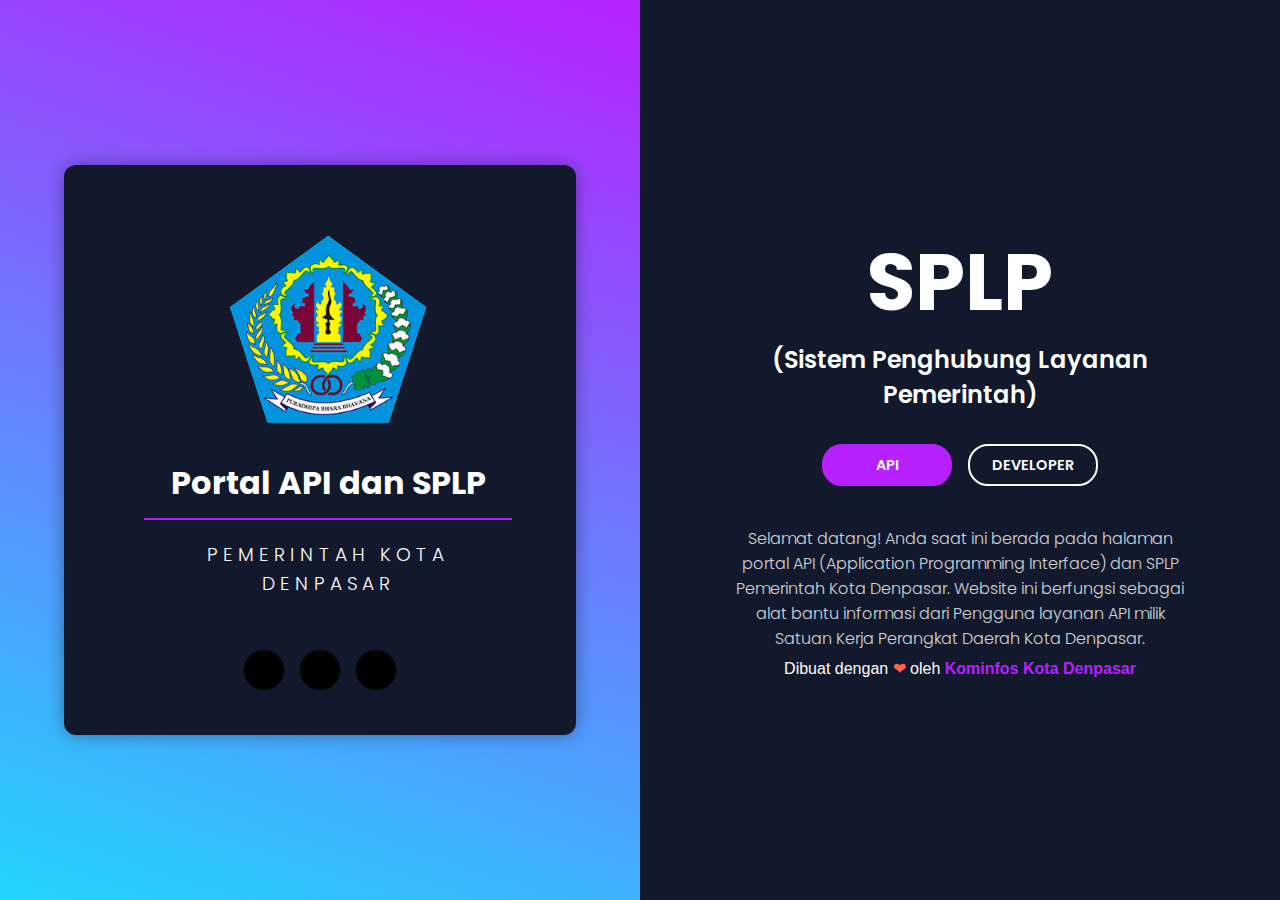
==== public/index.html @ 31b26572 "feat: update and config to new server" ====
<!DOCTYPE html>
<html>
  <head>
    <meta charset="utf-8">
    <meta http-equiv="X-UA-Compatible" content="IE=edge">
    <title>Portal API dan SPLP - Pemerintah Kota Denpasar</title>
    <link rel="icon" type="image/png" href="apps/logo_kota.png" sizes="32x32" />
    <meta name="viewport" content="width=device-width, initial-scale=1">
    <link rel="stylesheet" href="style.css">
    <link rel="stylesheet" href="https://cdnjs.cloudflare.com/ajax/libs/font-awesome/5.15.1/css/all.min.css" integrity="sha512-+4zCK9k+qNFUR5X+cKL9EIR+ZOhtIloNl9GIKS57V1MyNsYpYcUrUeQc9vNfzsWfV28IaLL3i96P9sdNyeRssA==" crossorigin="anonymous" />
  </head>
  <body>
    
    <div class = "about-wrapper">
      <div class = "about-left">
        <div class = "about-left-content">
          <div>
            <div class = "shadow">
              <div class = "about-img">
                <img src = "apps/logo_kota.png" alt = "about image">
              </div>
            </div>

            <h2>Portal API dan SPLP</h2>
            <h3>Pemerintah Kota Denpasar</h3>
          </div>

          <ul class = "icons">
            <li><a href="https://twitter.com/#!"><i class = "fab fa-twitter"></i></a></li>
            <li><a href="https://github.com/kominfo-denpasar"><i class = "fab fa-github"></i></a></li>
            <li><a href="https://instagram.com/#!"><i class = "fab fa-instagram"></i></a></li>
          </ul>
        </div>
        
      </div>

      <div class = "about-right">
        <h1>SPLP</h1>
        <h2>(Sistem Penghubung Layanan Pemerintah)</h2>
        <div class = "about-btns">
          <a type = "button" class = "btn btn-pink" href="https://splp.denpasarkota.go.id/apps/rest/">API</a>
          <a type = "button" class = "btn btn-white" href="https://splp.denpasarkota.go.id/apps/developer/">Developer</a>
        </div>

        <div class = "about-para">
          <p>Selamat datang! Anda saat ini berada pada halaman portal API (Application Programming Interface) dan SPLP Pemerintah Kota Denpasar. Website ini berfungsi sebagai alat bantu informasi dari Pengguna layanan API milik Satuan Kerja Perangkat Daerah Kota Denpasar.</p>
        </div>
        <div class="credit">Dibuat dengan <span style="color:tomato">❤</span> oleh <a href="https://www.kominfostatistik.denpasarkota.go.id/">Kominfos Kota Denpasar</a></div>
      </div>
    </div>
  </body>
</html>
---- public/style.css ----
@import url('https://fonts.googleapis.com/css2?family=Poppins:wght@200;300;400;500;600;700;800&display=swap');

*{
    padding: 0;
    margin: 0;
    box-sizing: border-box;
}
body{
    font-family: 'Poppins', sans-serif;
}
.about-wrapper{
    height: 100vh;
}
.about-left{
    background-color: #21D4FD;
    background-image: linear-gradient(19deg, #21D4FD 0%, #B721FF 100%);
    display: flex;
    flex-direction: column;
    align-items: center;
    justify-content: center;
    height: 100vh;
    color:#fff
}
.about-left-content > div{
    background: #12192c;
    padding: 4rem 4rem 0.5rem 5rem;
    text-align: center;
    
    border-radius: 12px 12px 0 0;
}
.about-left-content{
    box-shadow: 0px 0px 18px -1px rgba(0, 0, 0, 0.39);
    -webkit-box-shadow: 0px 0px 18px -1px rgba(0, 0, 0, 0.39);
    -moz-box-shadow: 0px 0px 18px -1px rgba(0, 0, 0, 0.39);
    border-radius: 12px;
    width:80%;
}
.about-img img{
    display: block;
    width: 200px;
}
.about-img{
    width: 200px;
    height: 200px;
    overflow: hidden;
    /* border-radius: 50%; */
    transition: all 0.5s ease-in-out;
}
.shadow{
    margin-left: auto;
    margin-right: auto;
    border-radius: 50%;
    width: 200px;
    height: 200px;
}



.about-left-content h2{
    font-size: 2rem;
    margin: 2.2rem 0 0.6rem 0;
    line-height: 1.2;
    padding-bottom: 1rem;
    border-bottom: 2px solid #B721FF;
}
.about-left-content h3{
    text-transform: uppercase;
    font-weight: 300;
    letter-spacing: 5px;
    margin-top: 1.2rem;
}
.icons{
    background: #12192c;
    display: flex;
    justify-content: center;
    padding: 2.8rem 0;
    border-radius: 0 0 12px 12px;
}
.icons li{
    list-style-type: none;
    background: #000;
    color: #fff;
    width: 40px;
    height: 40px;
    margin: 0 0.5rem;
    border-radius: 50%;
    display: flex;
    justify-content: center;
    align-items: center;
    font-size: 1.2rem;
    cursor: pointer;
    transition: all 0.5s ease-in-out;
}
.icons li:hover{
    background: #edffec;
    color: #000;
}
.about-right{
    background: #12192c;
    height: 100vh;
    display: flex;
    flex-direction: column;
    align-items: center;
    justify-content: center;
    padding: 0 5rem;
    text-align: center;
    color:#fff
}
.about-right h1{
    font-size: 5rem;
    text-transform: uppercase;
}
.about-right h1 span{
    color: #B721FF;
}
.about-right h2{
    font-weight: 600;
}
.about-btns{
    display: flex;
    margin: 2rem 0;
}
.btn{
    border: none;
    font-size: 0.9rem;
    text-transform: uppercase;
    border: 2px solid #fff;
    border-radius: 20px;
    padding: 0.55rem 0;
    width: 130px;
    font-weight: 600;
    background: transparent;
    margin: 0 0.5rem;
    cursor: pointer;
    color:#fff;
    text-decoration: none;
}
.btn.btn-pink{
    background: #B721FF;
    color: #fff;
    border-color: #B721FF;
    transition: all 0.5s ease-in-out;
}
.btn.btn-pink:hover{
    background: transparent;
    border-color: #fff;
    color: #fff;
}
.btn.btn-white{
    transition: all 0.5s ease-in-out;
}
.btn.btn-white:hover{
    background: #B721FF;
    border-color: #B721FF;
    color: #fff;
}
.about-para p{
    font-weight: 300;
    padding: 0.5rem;
    opacity: 0.8;
}

@media screen and (min-width: 992px){
    .about-wrapper{
        display: grid;
        grid-template-columns: repeat(2, 2fr);
    }

    .about-left{
        position: relative;
    }
    .about-left-content{
        position: absolute;
        width:80%
    
    }
}
.credit{
    text-align: center;
    color: #fff;
    font-family: 'Trebuchet MS', 'Lucida Sans Unicode', 'Lucida Grande', 'Lucida Sans', Arial, sans-serif;
}
.credit a{
    text-decoration: none;
    color:#B721FF;
    font-weight: bold;
}
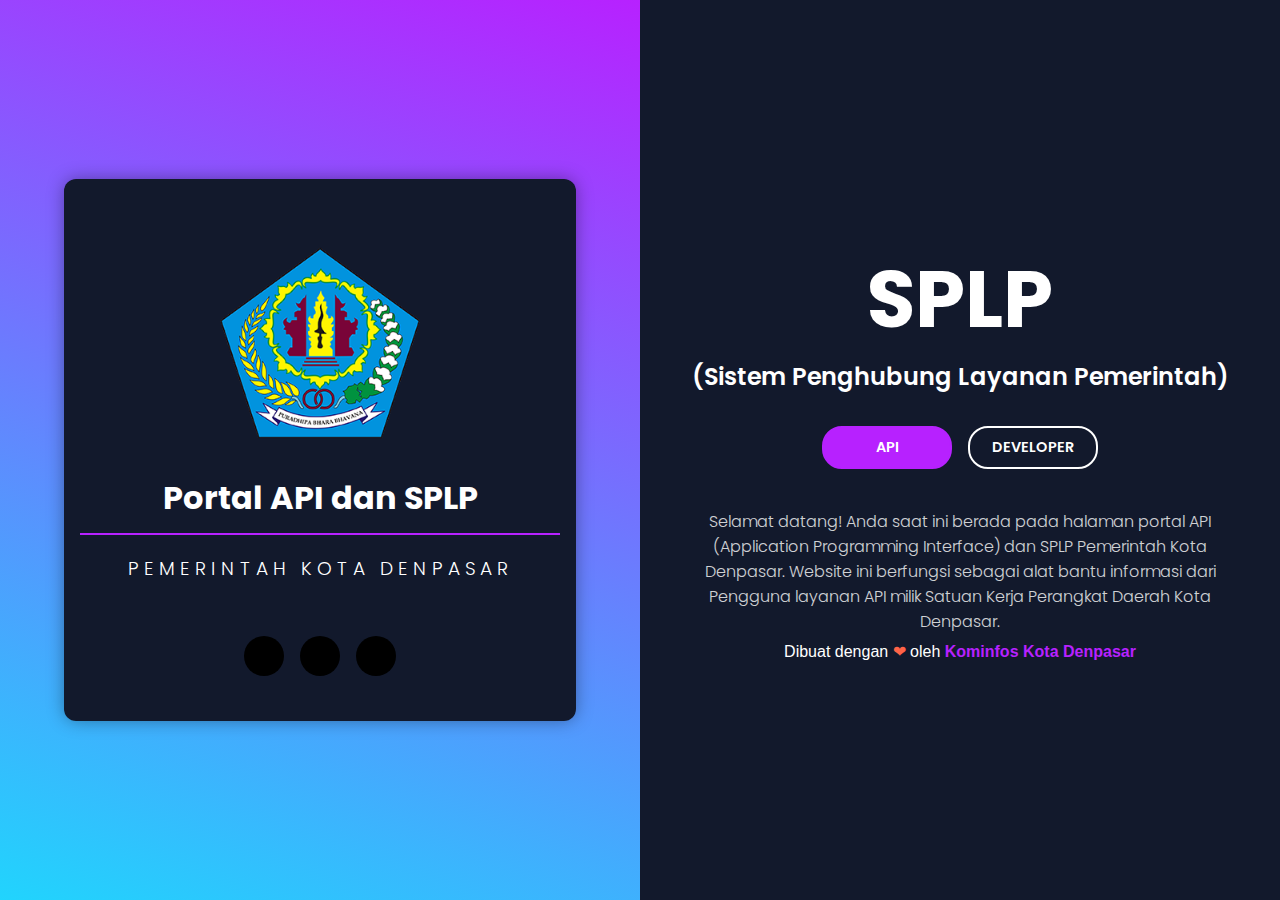
==== commit f5050930: "miscs: update front page" ====
--- a/public/index.html
+++ b/public/index.html
@@ -3,10 +3,15 @@
 <html>
   <head>
     <meta charset="utf-8">
-    <meta http-equiv="X-UA-Compatible" content="IE=edge">
-    <title>Portal API dan SPLP - Pemerintah Kota Denpasar</title>
+    <title>Portal Manajemen API dan SPLP Pemerintah Kota Denpasar</title>
     <link rel="icon" type="image/png" href="apps/logo_kota.png" sizes="32x32" />
     <meta name="viewport" content="width=device-width, initial-scale=1">
+    <meta name="title" content="Portal Manajemen API dan SPLP Pemerintah Kota Denpasar">
+    <meta name="description" content="Sistem Penghubung Layanan Pemerintah dan Manajemen Application Programming Interface Pemerintah Kota Denpasar">
+    <meta name="keywords" content="API, SPLP, Denpasar">
+    <meta name="robots" content="index, nofollow">
+    <meta http-equiv="Content-Type" content="text/html; charset=utf-8">
+
     <link rel="stylesheet" href="style.css">
     <link rel="stylesheet" href="https://cdnjs.cloudflare.com/ajax/libs/font-awesome/5.15.1/css/all.min.css" integrity="sha512-+4zCK9k+qNFUR5X+cKL9EIR+ZOhtIloNl9GIKS57V1MyNsYpYcUrUeQc9vNfzsWfV28IaLL3i96P9sdNyeRssA==" crossorigin="anonymous" />
   </head>
@@ -39,7 +44,7 @@
         <h1>SPLP</h1>
         <h2>(Sistem Penghubung Layanan Pemerintah)</h2>
         <div class = "about-btns">
-          <a type = "button" class = "btn btn-pink" href="https://splp.denpasarkota.go.id/apps/rest/">API</a>
+          <a type = "button" class = "btn btn-pink" href="https://splp.denpasarkota.go.id/apps/api/">API</a>
           <a type = "button" class = "btn btn-white" href="https://splp.denpasarkota.go.id/apps/developer/">Developer</a>
         </div>
 
--- a/public/style.css
+++ b/public/style.css
@@ -24,7 +24,7 @@
 }
 .about-left-content > div{
     background: #12192c;
-    padding: 4rem 4rem 0.5rem 5rem;
+    padding: 4rem 1rem 0.5rem 1rem;
     text-align: center;
     
     border-radius: 12px 12px 0 0;
@@ -103,7 +103,7 @@
     flex-direction: column;
     align-items: center;
     justify-content: center;
-    padding: 0 5rem;
+    padding: 0 2rem;
     text-align: center;
     color:#fff
 }
